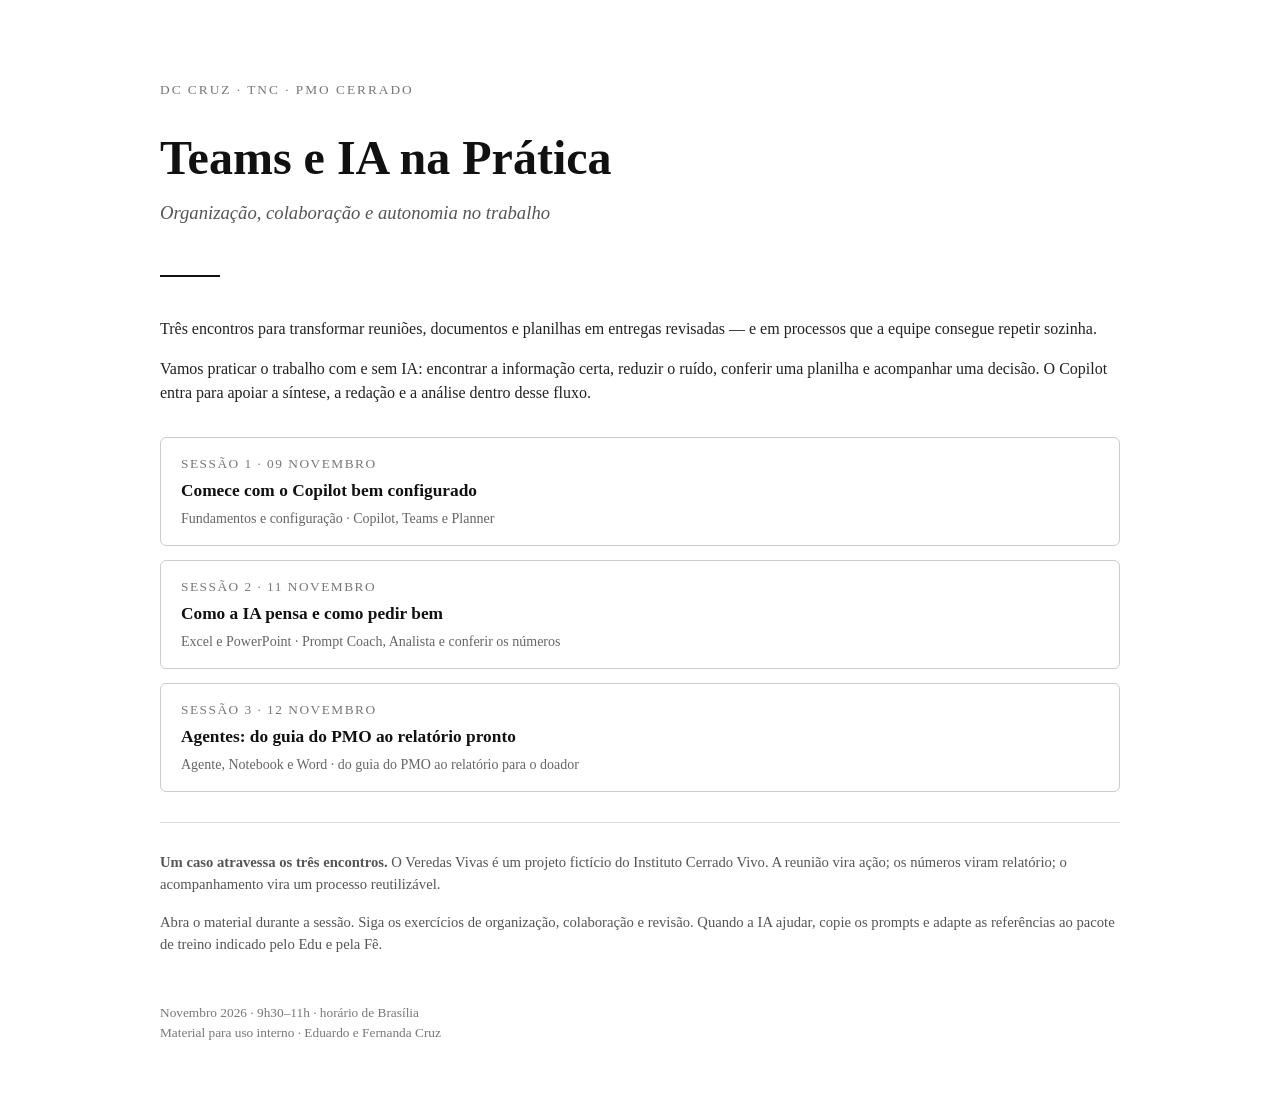
==== index.html @ 7e2b7bd2 "Session 2: Portuguese names (Fixado, Treinador de Prompts, Analista; Permitir edição / Plano / Somen" ====
<!doctype html>
<html lang="pt-BR"><head><meta charset="utf-8"><meta name="viewport" content="width=device-width,initial-scale=1"><meta name="robots" content="noindex,nofollow"><title>Teams e IA na Prática · TNC</title><style>
body{font-family:Georgia,'Times New Roman',serif;max-width:960px;margin:0 auto;padding:80px 24px 60px;color:#222;line-height:1.5;background:#fff}.label{font-size:10pt;letter-spacing:2px;text-transform:uppercase;color:#777;margin-bottom:32px}h1{font-size:36pt;font-weight:700;line-height:1.1;margin:0 0 14px;color:#111}.subtitle{font-size:14pt;color:#555;font-style:italic;margin-bottom:48px}.divider{width:60px;border:0;border-top:2px solid #111;margin:0 0 40px}p{font-size:12pt;margin-bottom:16px}.sessions{margin:32px 0 24px;padding:0;list-style:none}.sessions li{margin-bottom:14px}.sessions a{display:block;padding:16px 20px;border:1px solid #ccc;border-radius:6px;color:#111;text-decoration:none;transition:border-color .15s,background .15s}.sessions a:hover{border-color:#111;background:#fafafa}.session-num{font-size:10pt;letter-spacing:1.5px;text-transform:uppercase;color:#777;margin-bottom:4px}.session-title{font-size:13pt;font-weight:700;color:#111}.session-detail{font-size:10.5pt;color:#666;margin-top:4px}.footer{margin-top:48px;font-size:10pt;color:#777}a:focus-visible{outline:3px solid #b45309;outline-offset:4px}.context{border-top:1px solid #ddd;margin-top:30px;padding-top:14px}.context p{font-size:11pt;color:#555}@media(max-width:600px){body{padding-top:40px}h1{font-size:30pt}.subtitle{margin-bottom:32px}}@media(prefers-reduced-motion:reduce){*{transition:none}}
</style></head><body><main>
<div class="label">DC Cruz · TNC · PMO Cerrado</div><h1>Teams e IA na Prática</h1><div class="subtitle">Organização, colaboração e autonomia no trabalho</div><hr class="divider">
<p>Três encontros para transformar reuniões, documentos e planilhas em entregas revisadas — e em processos que a equipe consegue repetir sozinha.</p>
<p>Vamos praticar o trabalho com e sem IA: encontrar a informação certa, reduzir o ruído, conferir uma planilha e acompanhar uma decisão. O Copilot entra para apoiar a síntese, a redação e a análise dentro desse fluxo.</p>
<ul class="sessions">
<li><a href="sessao-1.html"><div class="session-num">Sessão 1 · 09 novembro</div><div class="session-title">Comece com o Copilot bem configurado</div><div class="session-detail">Fundamentos e configuração · Copilot, Teams e Planner</div></a></li>
<li><a href="sessao-2.html"><div class="session-num">Sessão 2 · 11 novembro</div><div class="session-title">Como a IA pensa e como pedir bem</div><div class="session-detail">Excel e PowerPoint · Prompt Coach, Analista e conferir os números</div></a></li>
<li><a href="sessao-3.html"><div class="session-num">Sessão 3 · 12 novembro</div><div class="session-title">Agentes: do guia do PMO ao relatório pronto</div><div class="session-detail">Agente, Notebook e Word · do guia do PMO ao relatório para o doador</div></a></li>
</ul><div class="context"><p><strong>Um caso atravessa os três encontros.</strong> O Veredas Vivas é um projeto fictício do Instituto Cerrado Vivo. A reunião vira ação; os números viram relatório; o acompanhamento vira um processo reutilizável.</p><p>Abra o material durante a sessão. Siga os exercícios de organização, colaboração e revisão. Quando a IA ajudar, copie os prompts e adapte as referências ao pacote de treino indicado pelo Edu e pela Fê.</p></div>
<div class="footer">Novembro 2026 · 9h30–11h · horário de Brasília<br>Material para uso interno · Eduardo e Fernanda Cruz</div></main></body></html>
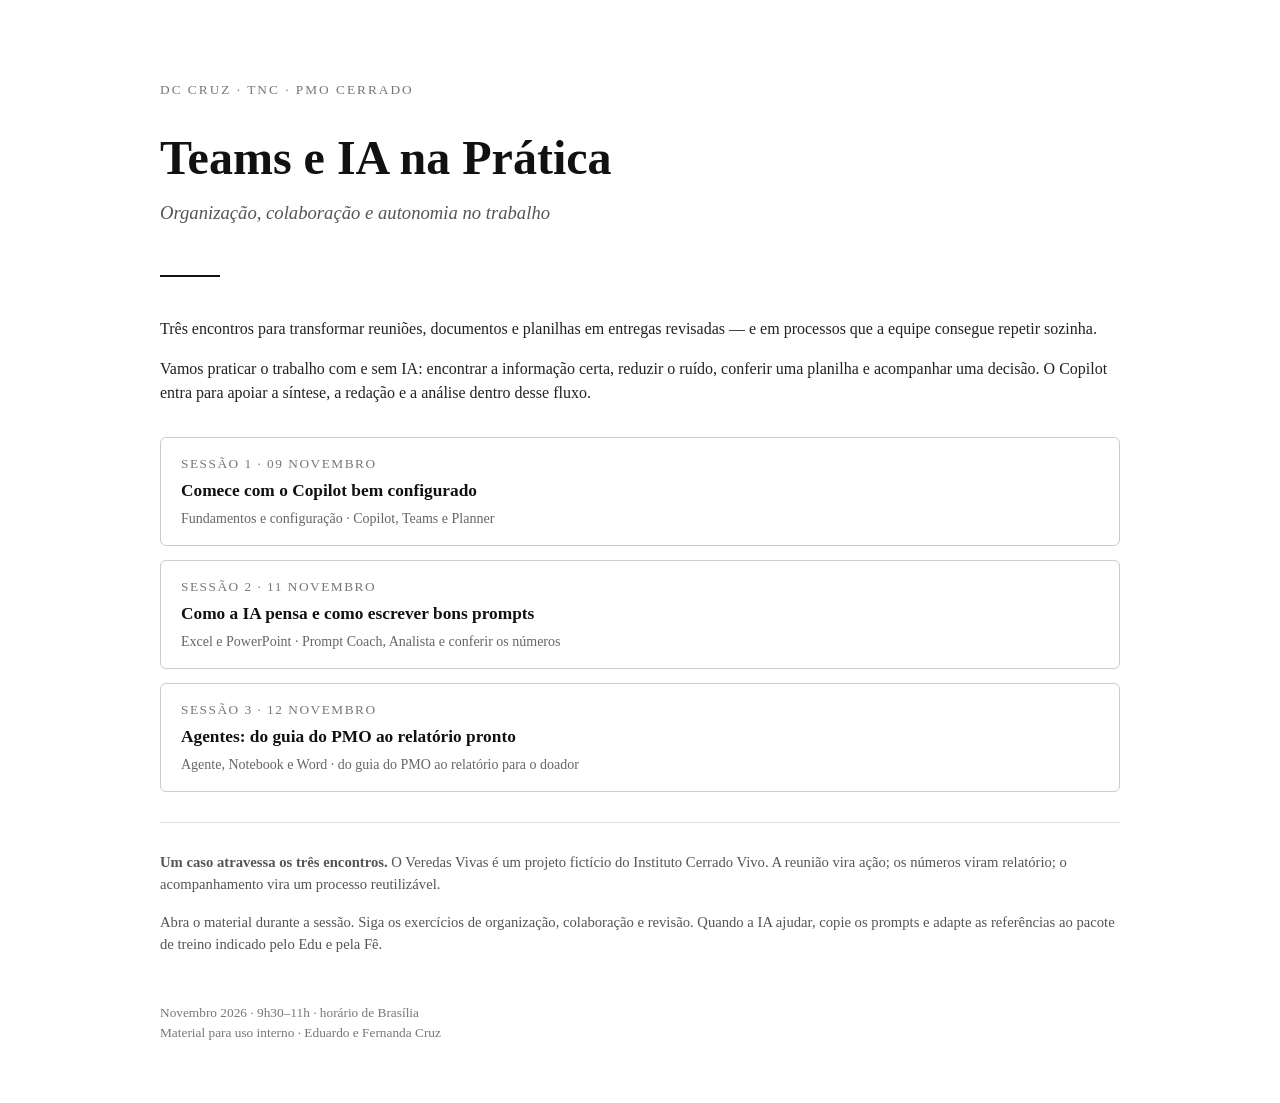
==== commit 8b0d7130: "Session 2 title: como escrever bons prompts Co-Authored-By: Claude Opus 5.5 <noreply@anthropic.com>" ====
--- a/index.html
+++ b/index.html
@@ -7,7 +7,7 @@
 <p>Vamos praticar o trabalho com e sem IA: encontrar a informação certa, reduzir o ruído, conferir uma planilha e acompanhar uma decisão. O Copilot entra para apoiar a síntese, a redação e a análise dentro desse fluxo.</p>
 <ul class="sessions">
 <li><a href="sessao-1.html"><div class="session-num">Sessão 1 · 09 novembro</div><div class="session-title">Comece com o Copilot bem configurado</div><div class="session-detail">Fundamentos e configuração · Copilot, Teams e Planner</div></a></li>
-<li><a href="sessao-2.html"><div class="session-num">Sessão 2 · 11 novembro</div><div class="session-title">Como a IA pensa e como pedir bem</div><div class="session-detail">Excel e PowerPoint · Prompt Coach, Analista e conferir os números</div></a></li>
+<li><a href="sessao-2.html"><div class="session-num">Sessão 2 · 11 novembro</div><div class="session-title">Como a IA pensa e como escrever bons prompts</div><div class="session-detail">Excel e PowerPoint · Prompt Coach, Analista e conferir os números</div></a></li>
 <li><a href="sessao-3.html"><div class="session-num">Sessão 3 · 12 novembro</div><div class="session-title">Agentes: do guia do PMO ao relatório pronto</div><div class="session-detail">Agente, Notebook e Word · do guia do PMO ao relatório para o doador</div></a></li>
 </ul><div class="context"><p><strong>Um caso atravessa os três encontros.</strong> O Veredas Vivas é um projeto fictício do Instituto Cerrado Vivo. A reunião vira ação; os números viram relatório; o acompanhamento vira um processo reutilizável.</p><p>Abra o material durante a sessão. Siga os exercícios de organização, colaboração e revisão. Quando a IA ajudar, copie os prompts e adapte as referências ao pacote de treino indicado pelo Edu e pela Fê.</p></div>
 <div class="footer">Novembro 2026 · 9h30–11h · horário de Brasília<br>Material para uso interno · Eduardo e Fernanda Cruz</div></main></body></html>
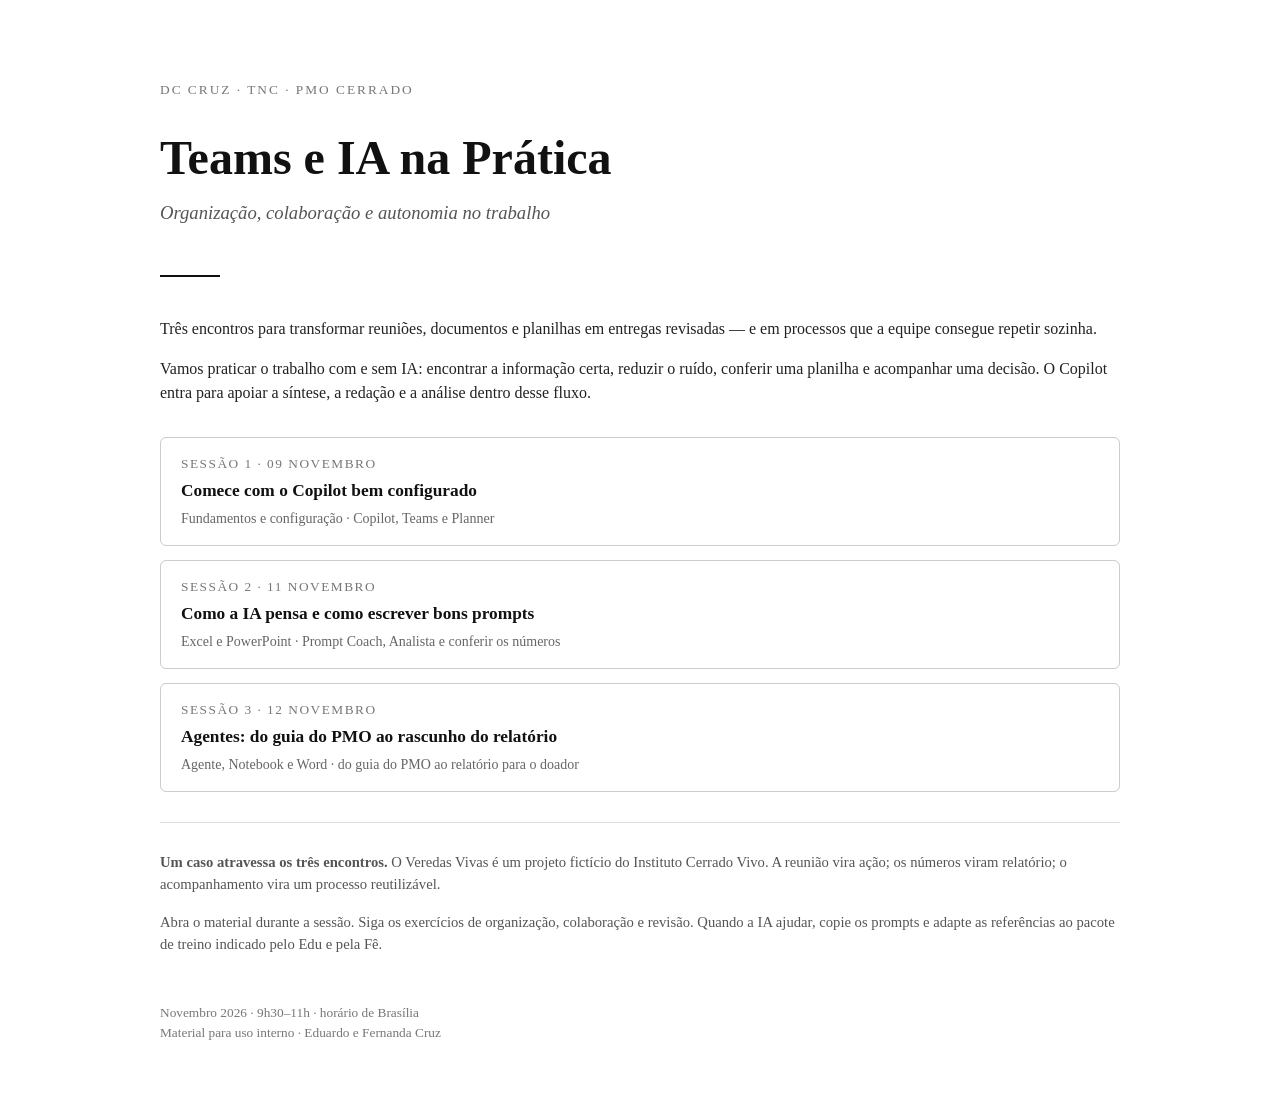
==== commit 09394196: "Session 3: rascunho instead of relatório pronto; scheduled prompt is automation, not an agent; Criar" ====
--- a/index.html
+++ b/index.html
@@ -8,6 +8,6 @@
 <ul class="sessions">
 <li><a href="sessao-1.html"><div class="session-num">Sessão 1 · 09 novembro</div><div class="session-title">Comece com o Copilot bem configurado</div><div class="session-detail">Fundamentos e configuração · Copilot, Teams e Planner</div></a></li>
 <li><a href="sessao-2.html"><div class="session-num">Sessão 2 · 11 novembro</div><div class="session-title">Como a IA pensa e como escrever bons prompts</div><div class="session-detail">Excel e PowerPoint · Prompt Coach, Analista e conferir os números</div></a></li>
-<li><a href="sessao-3.html"><div class="session-num">Sessão 3 · 12 novembro</div><div class="session-title">Agentes: do guia do PMO ao relatório pronto</div><div class="session-detail">Agente, Notebook e Word · do guia do PMO ao relatório para o doador</div></a></li>
+<li><a href="sessao-3.html"><div class="session-num">Sessão 3 · 12 novembro</div><div class="session-title">Agentes: do guia do PMO ao rascunho do relatório</div><div class="session-detail">Agente, Notebook e Word · do guia do PMO ao relatório para o doador</div></a></li>
 </ul><div class="context"><p><strong>Um caso atravessa os três encontros.</strong> O Veredas Vivas é um projeto fictício do Instituto Cerrado Vivo. A reunião vira ação; os números viram relatório; o acompanhamento vira um processo reutilizável.</p><p>Abra o material durante a sessão. Siga os exercícios de organização, colaboração e revisão. Quando a IA ajudar, copie os prompts e adapte as referências ao pacote de treino indicado pelo Edu e pela Fê.</p></div>
 <div class="footer">Novembro 2026 · 9h30–11h · horário de Brasília<br>Material para uso interno · Eduardo e Fernanda Cruz</div></main></body></html>
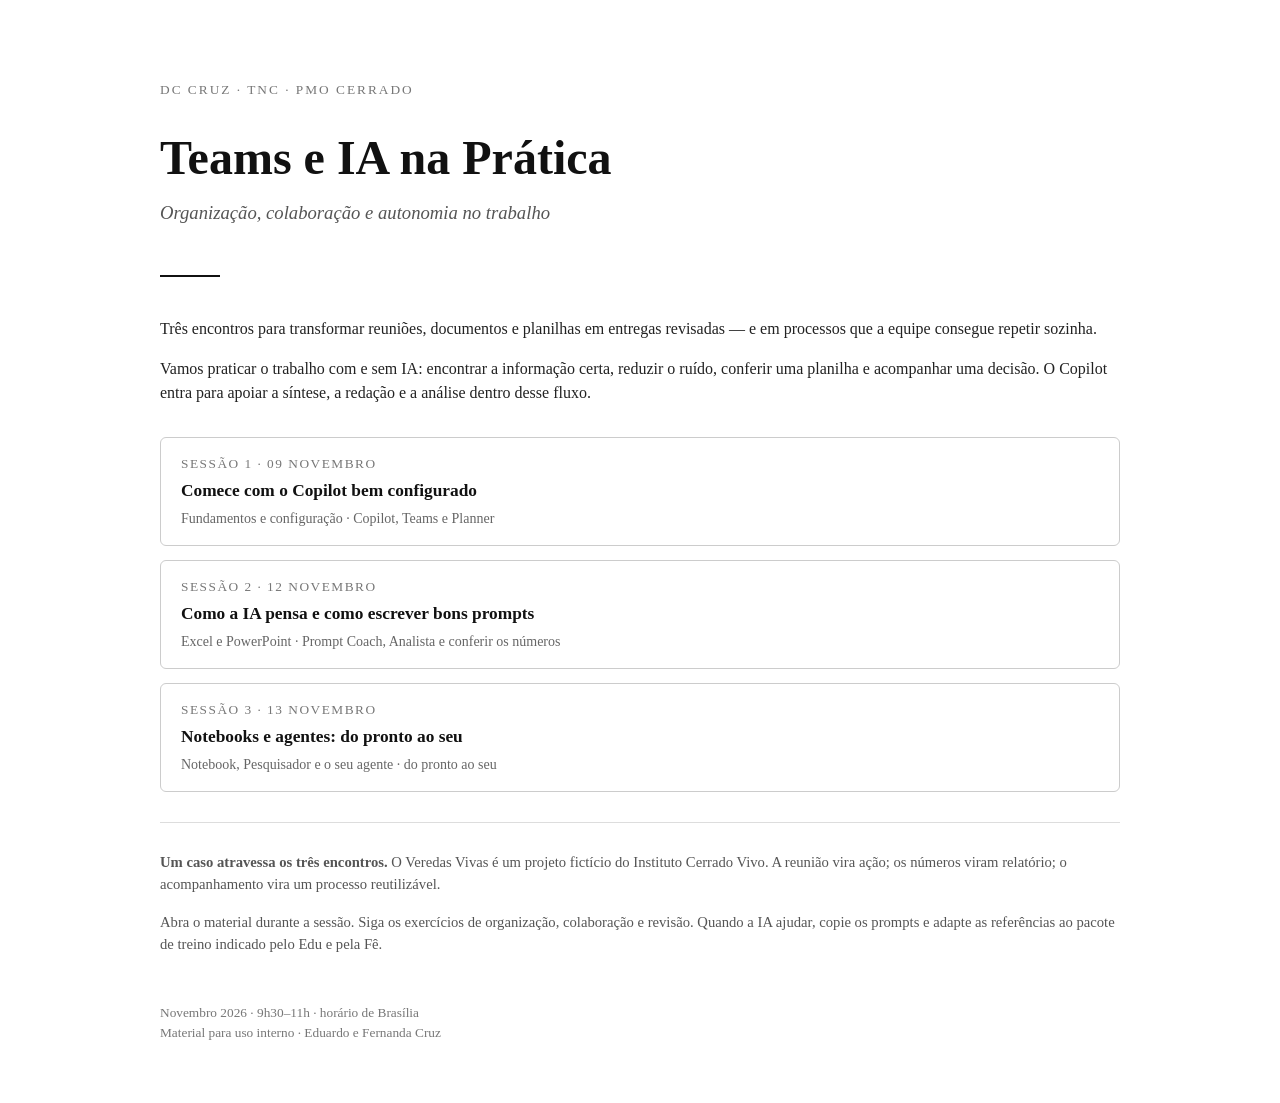
==== commit 6e88215c: "Session 3 rebuilt: the ladder, Notebook in two rounds, Pesquisador and the Guia do Notebook agent, r" ====
--- a/index.html
+++ b/index.html
@@ -7,7 +7,7 @@
 <p>Vamos praticar o trabalho com e sem IA: encontrar a informação certa, reduzir o ruído, conferir uma planilha e acompanhar uma decisão. O Copilot entra para apoiar a síntese, a redação e a análise dentro desse fluxo.</p>
 <ul class="sessions">
 <li><a href="sessao-1.html"><div class="session-num">Sessão 1 · 09 novembro</div><div class="session-title">Comece com o Copilot bem configurado</div><div class="session-detail">Fundamentos e configuração · Copilot, Teams e Planner</div></a></li>
-<li><a href="sessao-2.html"><div class="session-num">Sessão 2 · 11 novembro</div><div class="session-title">Como a IA pensa e como escrever bons prompts</div><div class="session-detail">Excel e PowerPoint · Prompt Coach, Analista e conferir os números</div></a></li>
-<li><a href="sessao-3.html"><div class="session-num">Sessão 3 · 12 novembro</div><div class="session-title">Agentes: do guia do PMO ao rascunho do relatório</div><div class="session-detail">Agente, Notebook e Word · do guia do PMO ao relatório para o doador</div></a></li>
+<li><a href="sessao-2.html"><div class="session-num">Sessão 2 · 12 novembro</div><div class="session-title">Como a IA pensa e como escrever bons prompts</div><div class="session-detail">Excel e PowerPoint · Prompt Coach, Analista e conferir os números</div></a></li>
+<li><a href="sessao-3.html"><div class="session-num">Sessão 3 · 13 novembro</div><div class="session-title">Notebooks e agentes: do pronto ao seu</div><div class="session-detail">Notebook, Pesquisador e o seu agente · do pronto ao seu</div></a></li>
 </ul><div class="context"><p><strong>Um caso atravessa os três encontros.</strong> O Veredas Vivas é um projeto fictício do Instituto Cerrado Vivo. A reunião vira ação; os números viram relatório; o acompanhamento vira um processo reutilizável.</p><p>Abra o material durante a sessão. Siga os exercícios de organização, colaboração e revisão. Quando a IA ajudar, copie os prompts e adapte as referências ao pacote de treino indicado pelo Edu e pela Fê.</p></div>
 <div class="footer">Novembro 2026 · 9h30–11h · horário de Brasília<br>Material para uso interno · Eduardo e Fernanda Cruz</div></main></body></html>
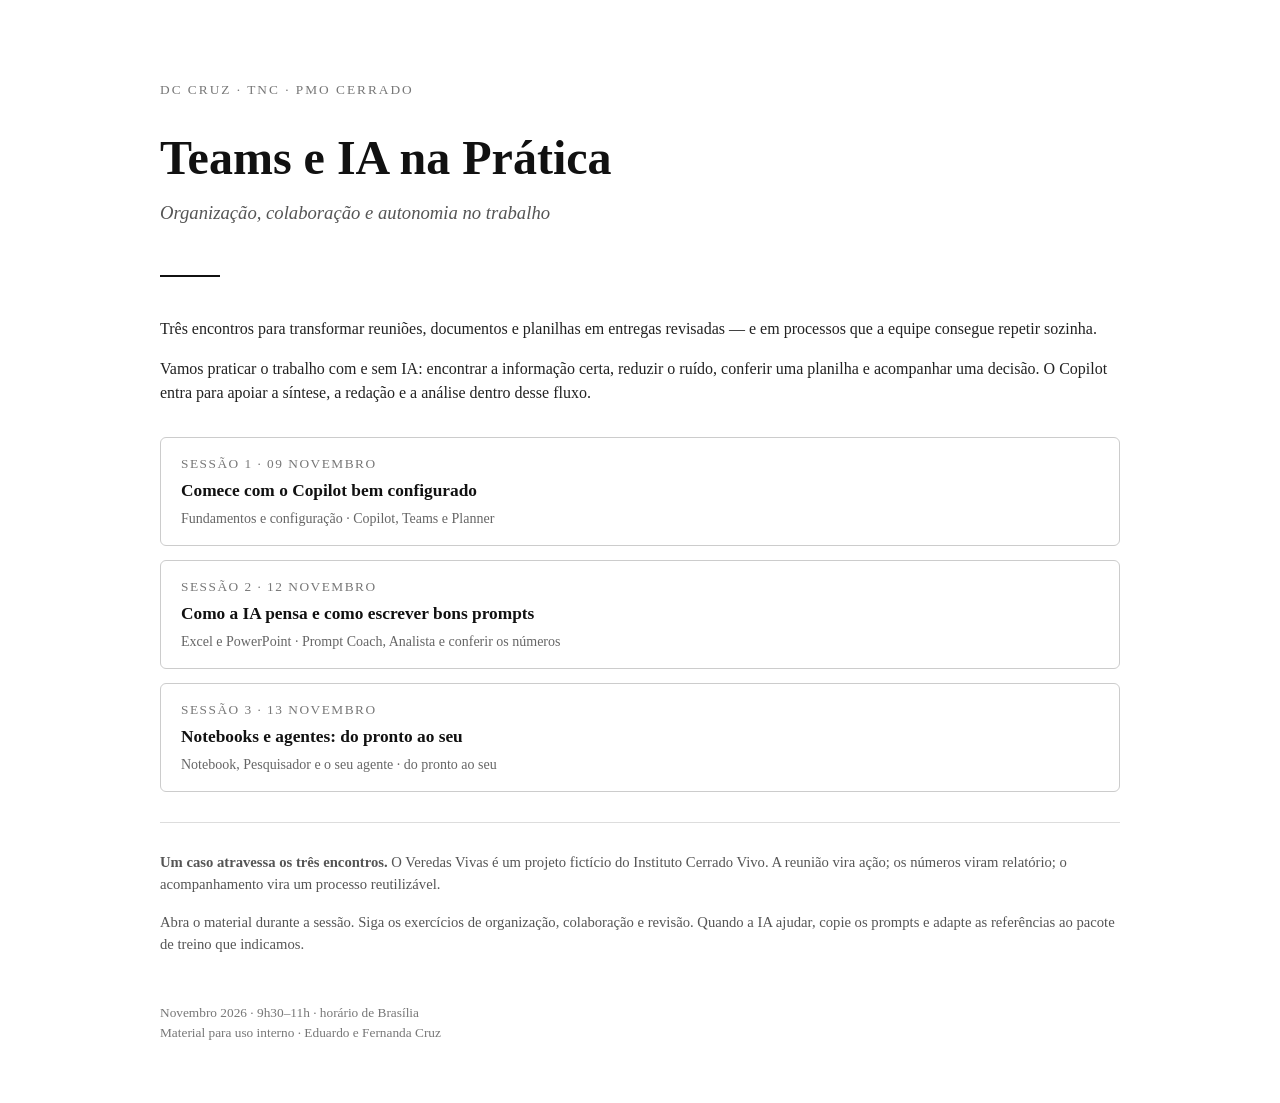
==== commit 09f513c9: "First person plural instead of naming Edu (home page and Session 3 demo) Co-Authored-By: Claude Opus" ====
--- a/index.html
+++ b/index.html
@@ -9,5 +9,5 @@
 <li><a href="sessao-1.html"><div class="session-num">Sessão 1 · 09 novembro</div><div class="session-title">Comece com o Copilot bem configurado</div><div class="session-detail">Fundamentos e configuração · Copilot, Teams e Planner</div></a></li>
 <li><a href="sessao-2.html"><div class="session-num">Sessão 2 · 12 novembro</div><div class="session-title">Como a IA pensa e como escrever bons prompts</div><div class="session-detail">Excel e PowerPoint · Prompt Coach, Analista e conferir os números</div></a></li>
 <li><a href="sessao-3.html"><div class="session-num">Sessão 3 · 13 novembro</div><div class="session-title">Notebooks e agentes: do pronto ao seu</div><div class="session-detail">Notebook, Pesquisador e o seu agente · do pronto ao seu</div></a></li>
-</ul><div class="context"><p><strong>Um caso atravessa os três encontros.</strong> O Veredas Vivas é um projeto fictício do Instituto Cerrado Vivo. A reunião vira ação; os números viram relatório; o acompanhamento vira um processo reutilizável.</p><p>Abra o material durante a sessão. Siga os exercícios de organização, colaboração e revisão. Quando a IA ajudar, copie os prompts e adapte as referências ao pacote de treino indicado pelo Edu e pela Fê.</p></div>
+</ul><div class="context"><p><strong>Um caso atravessa os três encontros.</strong> O Veredas Vivas é um projeto fictício do Instituto Cerrado Vivo. A reunião vira ação; os números viram relatório; o acompanhamento vira um processo reutilizável.</p><p>Abra o material durante a sessão. Siga os exercícios de organização, colaboração e revisão. Quando a IA ajudar, copie os prompts e adapte as referências ao pacote de treino que indicamos.</p></div>
 <div class="footer">Novembro 2026 · 9h30–11h · horário de Brasília<br>Material para uso interno · Eduardo e Fernanda Cruz</div></main></body></html>
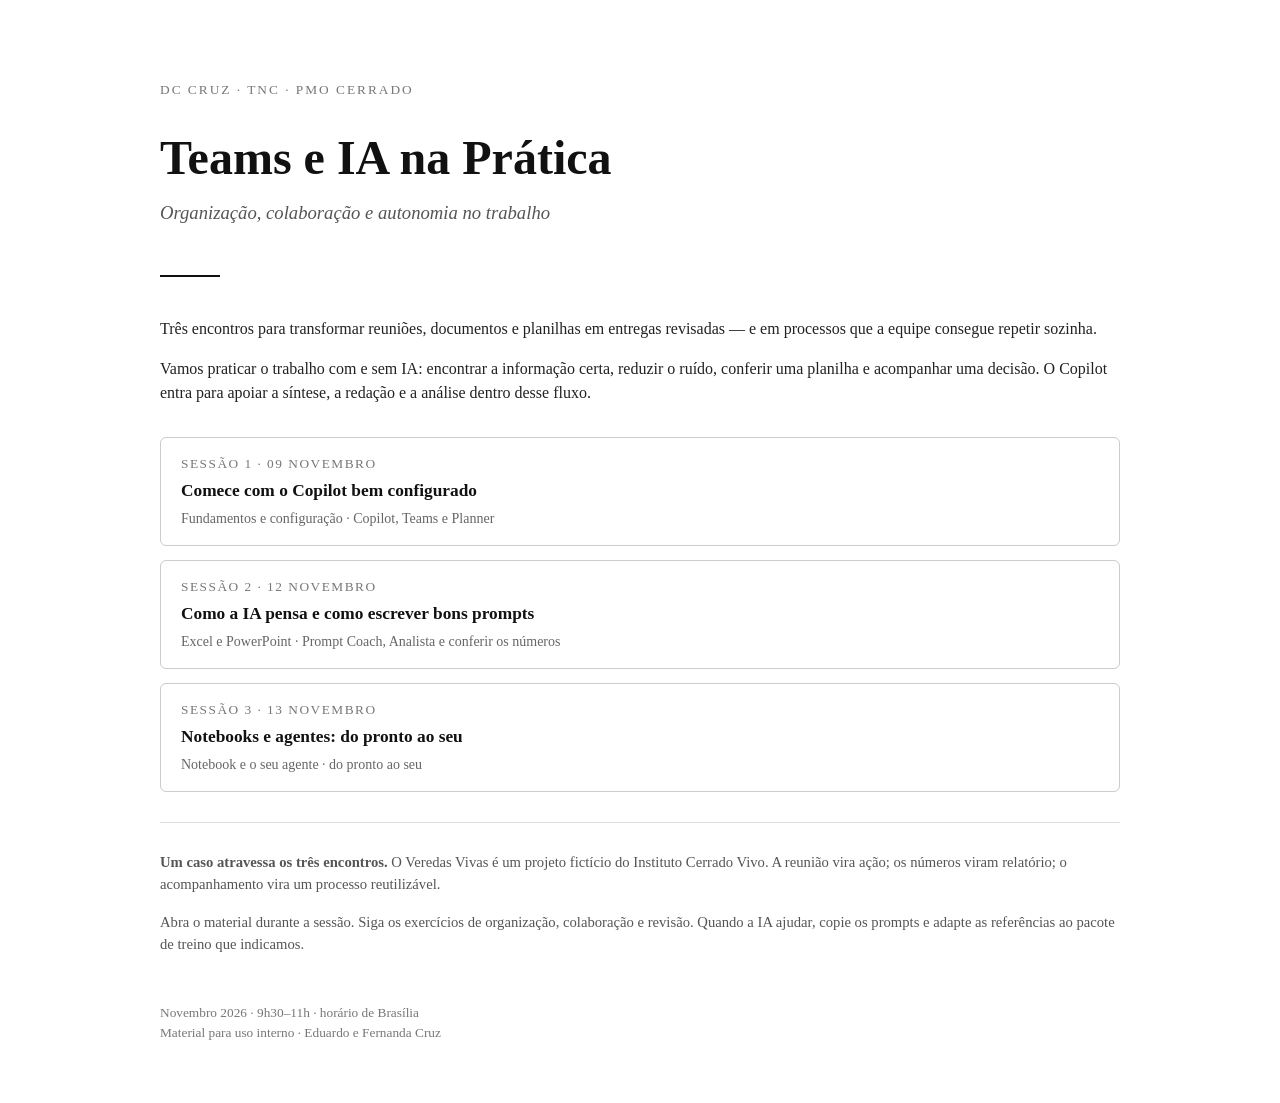
==== commit 6faa5165: "Session 3 round 4: three-step stairs, Skills with @ (Bruna's example), Pesquisador and Para ir além " ====
--- a/index.html
+++ b/index.html
@@ -8,6 +8,6 @@
 <ul class="sessions">
 <li><a href="sessao-1.html"><div class="session-num">Sessão 1 · 09 novembro</div><div class="session-title">Comece com o Copilot bem configurado</div><div class="session-detail">Fundamentos e configuração · Copilot, Teams e Planner</div></a></li>
 <li><a href="sessao-2.html"><div class="session-num">Sessão 2 · 12 novembro</div><div class="session-title">Como a IA pensa e como escrever bons prompts</div><div class="session-detail">Excel e PowerPoint · Prompt Coach, Analista e conferir os números</div></a></li>
-<li><a href="sessao-3.html"><div class="session-num">Sessão 3 · 13 novembro</div><div class="session-title">Notebooks e agentes: do pronto ao seu</div><div class="session-detail">Notebook, Pesquisador e o seu agente · do pronto ao seu</div></a></li>
+<li><a href="sessao-3.html"><div class="session-num">Sessão 3 · 13 novembro</div><div class="session-title">Notebooks e agentes: do pronto ao seu</div><div class="session-detail">Notebook e o seu agente · do pronto ao seu</div></a></li>
 </ul><div class="context"><p><strong>Um caso atravessa os três encontros.</strong> O Veredas Vivas é um projeto fictício do Instituto Cerrado Vivo. A reunião vira ação; os números viram relatório; o acompanhamento vira um processo reutilizável.</p><p>Abra o material durante a sessão. Siga os exercícios de organização, colaboração e revisão. Quando a IA ajudar, copie os prompts e adapte as referências ao pacote de treino que indicamos.</p></div>
 <div class="footer">Novembro 2026 · 9h30–11h · horário de Brasília<br>Material para uso interno · Eduardo e Fernanda Cruz</div></main></body></html>
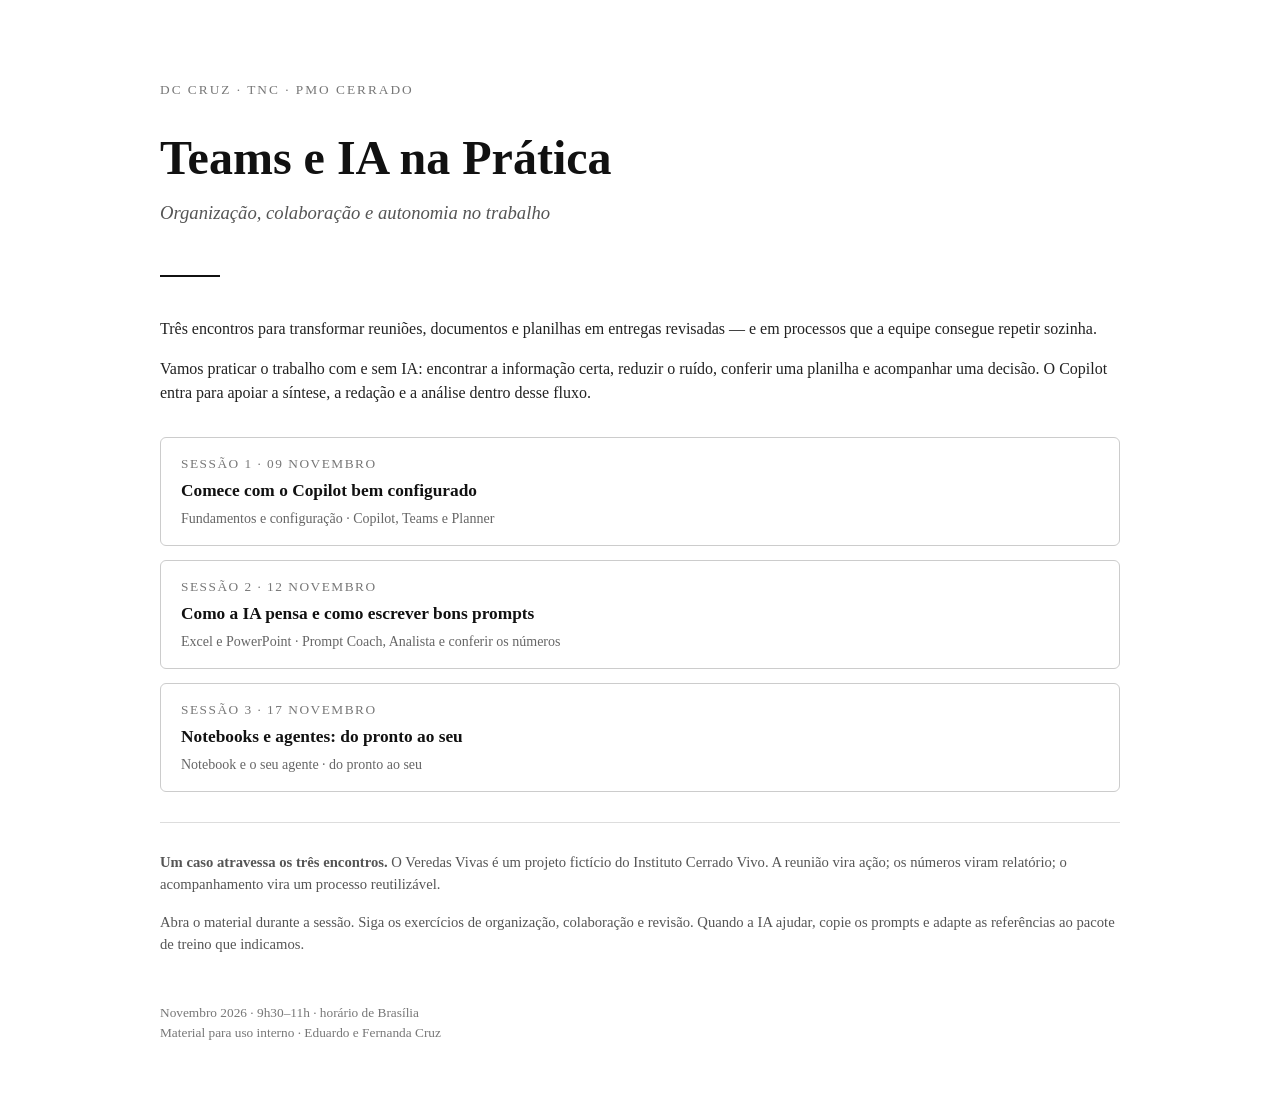
==== commit 9037f38b: "Sessão 3: nova data, terça 17/11 Co-Authored-By: Claude Opus 5.5 <noreply@anthropic.com>" ====
--- a/index.html
+++ b/index.html
@@ -8,6 +8,6 @@
 <ul class="sessions">
 <li><a href="sessao-1.html"><div class="session-num">Sessão 1 · 09 novembro</div><div class="session-title">Comece com o Copilot bem configurado</div><div class="session-detail">Fundamentos e configuração · Copilot, Teams e Planner</div></a></li>
 <li><a href="sessao-2.html"><div class="session-num">Sessão 2 · 12 novembro</div><div class="session-title">Como a IA pensa e como escrever bons prompts</div><div class="session-detail">Excel e PowerPoint · Prompt Coach, Analista e conferir os números</div></a></li>
-<li><a href="sessao-3.html"><div class="session-num">Sessão 3 · 13 novembro</div><div class="session-title">Notebooks e agentes: do pronto ao seu</div><div class="session-detail">Notebook e o seu agente · do pronto ao seu</div></a></li>
+<li><a href="sessao-3.html"><div class="session-num">Sessão 3 · 17 novembro</div><div class="session-title">Notebooks e agentes: do pronto ao seu</div><div class="session-detail">Notebook e o seu agente · do pronto ao seu</div></a></li>
 </ul><div class="context"><p><strong>Um caso atravessa os três encontros.</strong> O Veredas Vivas é um projeto fictício do Instituto Cerrado Vivo. A reunião vira ação; os números viram relatório; o acompanhamento vira um processo reutilizável.</p><p>Abra o material durante a sessão. Siga os exercícios de organização, colaboração e revisão. Quando a IA ajudar, copie os prompts e adapte as referências ao pacote de treino que indicamos.</p></div>
 <div class="footer">Novembro 2026 · 9h30–11h · horário de Brasília<br>Material para uso interno · Eduardo e Fernanda Cruz</div></main></body></html>
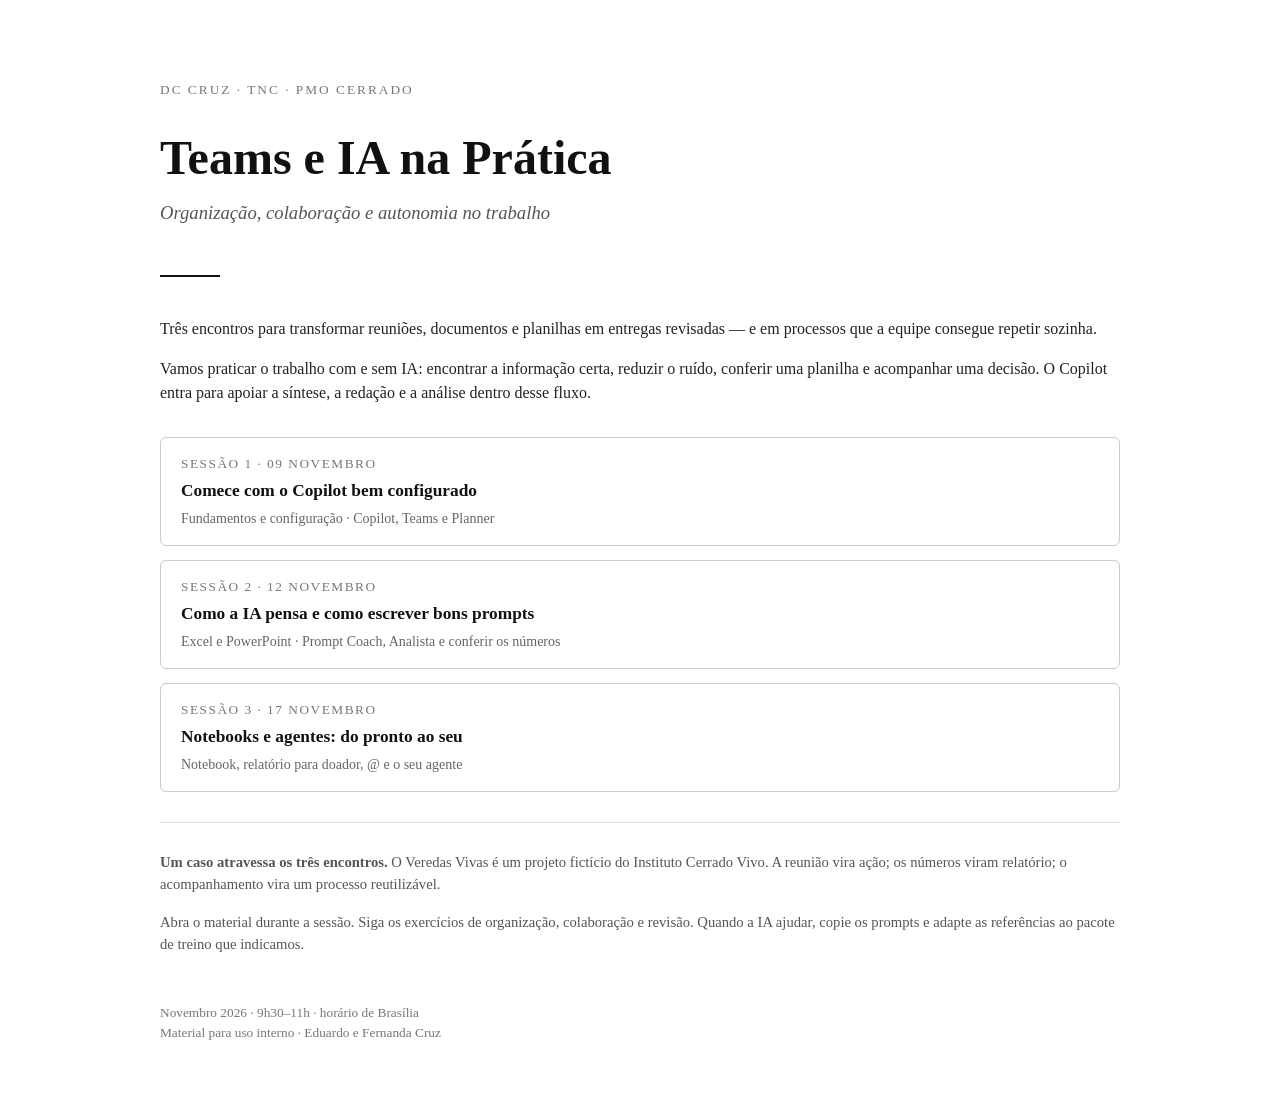
==== commit b441a0bb: "Sessão 3 reestruturada: Notebook e relatório, @ a partir do Word, agente por último - Exercício 1: N" ====
--- a/index.html
+++ b/index.html
@@ -8,6 +8,6 @@
 <ul class="sessions">
 <li><a href="sessao-1.html"><div class="session-num">Sessão 1 · 09 novembro</div><div class="session-title">Comece com o Copilot bem configurado</div><div class="session-detail">Fundamentos e configuração · Copilot, Teams e Planner</div></a></li>
 <li><a href="sessao-2.html"><div class="session-num">Sessão 2 · 12 novembro</div><div class="session-title">Como a IA pensa e como escrever bons prompts</div><div class="session-detail">Excel e PowerPoint · Prompt Coach, Analista e conferir os números</div></a></li>
-<li><a href="sessao-3.html"><div class="session-num">Sessão 3 · 17 novembro</div><div class="session-title">Notebooks e agentes: do pronto ao seu</div><div class="session-detail">Notebook e o seu agente · do pronto ao seu</div></a></li>
+<li><a href="sessao-3.html"><div class="session-num">Sessão 3 · 17 novembro</div><div class="session-title">Notebooks e agentes: do pronto ao seu</div><div class="session-detail">Notebook, relatório para doador, @ e o seu agente</div></a></li>
 </ul><div class="context"><p><strong>Um caso atravessa os três encontros.</strong> O Veredas Vivas é um projeto fictício do Instituto Cerrado Vivo. A reunião vira ação; os números viram relatório; o acompanhamento vira um processo reutilizável.</p><p>Abra o material durante a sessão. Siga os exercícios de organização, colaboração e revisão. Quando a IA ajudar, copie os prompts e adapte as referências ao pacote de treino que indicamos.</p></div>
 <div class="footer">Novembro 2026 · 9h30–11h · horário de Brasília<br>Material para uso interno · Eduardo e Fernanda Cruz</div></main></body></html>
